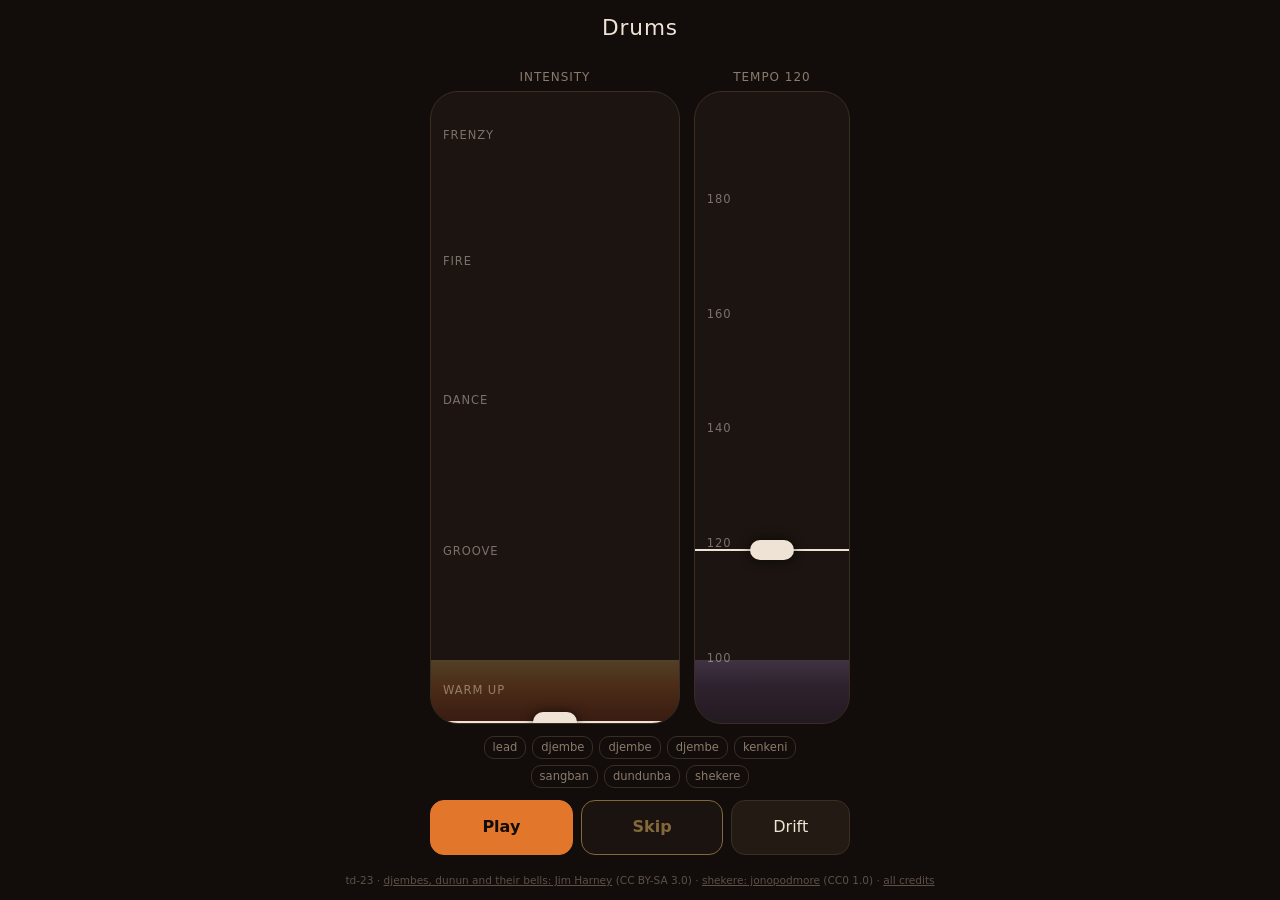
==== index.html @ 65d1b8e4 "First public version Co-Authored-By: Claude Opus 5.5 <noreply@anthropic.com>" ====
<!doctype html>
<html lang="en">
<head>
  <meta charset="utf-8">
  <meta name="viewport" content="width=device-width, initial-scale=1, viewport-fit=cover, user-scalable=no">
  <meta http-equiv="Content-Security-Policy" content="default-src 'none'; script-src 'self'; style-src 'self'; img-src 'self'; media-src 'self'; connect-src 'self'; worker-src 'self'; manifest-src 'self'; base-uri 'none'; form-action 'none'">
  <meta name="robots" content="noindex, nofollow">
  <meta name="theme-color" content="#120d0a">
  <meta name="description" content="An endless Malinke-style drum ensemble for dancing">
  <title>Drums</title>
  <link rel="manifest" href="manifest.webmanifest">
  <link rel="icon" href="icon.svg" type="image/svg+xml">
  <link rel="apple-touch-icon" href="icon-192.png">
  <link rel="stylesheet" href="style.css">
</head>
<body>
  <header>
    <div id="rhythm">Drums</div>
    <div id="meta">&nbsp;</div>
  </header>

  <main>
    <div id="sliders">
      <div class="col">
        <div class="cap">intensity</div>
        <div id="slider" class="slider" role="slider" aria-label="Intensity" aria-valuemin="0" aria-valuemax="100" tabindex="0">
          <div id="energy" class="fill"></div>
          <div id="center" class="center"></div>
          <div id="target" class="knob"><span></span></div>
          <div class="mark at92">frenzy</div>
          <div class="mark at72">fire</div>
          <div class="mark at50">dance</div>
          <div class="mark at26">groove</div>
          <div class="mark at4">warm up</div>
        </div>
      </div>
      <div class="col narrow">
        <div class="cap" id="tempoCap">tempo</div>
        <div id="tempo" class="slider" role="slider" aria-label="Tempo" aria-valuemin="90" aria-valuemax="200" tabindex="0">
          <div id="tempoNow" class="fill cool"></div>
          <div id="tempoCenter" class="center"></div>
          <div id="tempoKnob" class="knob"><span></span></div>
          <div class="mark at81_8">180</div>
          <div class="mark at63_6">160</div>
          <div class="mark at45_5">140</div>
          <div class="mark at27_3">120</div>
          <div class="mark at9_1">100</div>
        </div>
      </div>
    </div>
    <div id="players">
      <span data-p="LEAD">lead</span>
      <span data-p="DJ1">djembe</span><span data-p="DJ2">djembe</span><span data-p="DJ3">djembe</span>
      <span data-p="KK">kenkeni</span><span data-p="SB">sangban</span><span data-p="DB">dundunba</span>
      <span data-p="SH">shekere</span>
    </div>
  </main>

  <footer>
    <div class="row">
      <button id="play" class="big">Play</button>
      <button id="break" class="big brk" disabled>Skip</button>
      <button id="auto" class="toggle" aria-pressed="false">Drift</button>
    </div>
  </footer>
  <div id="status"></div>
  <div id="credits"></div>
  <audio id="out" playsinline></audio>
  <script type="module" src="app.js"></script>
</body>
</html>
---- style.css ----
:root {
  --bg: #120d0a;
  --fg: #efe3d6;
  --dim: #8a7a6c;
  --line: #3a2d24;
  --fire: #e2772c;
  --ember: #8e2f17;
  --gold: #f4c46a;
}
* {
  box-sizing: border-box;
  -webkit-tap-highlight-color: transparent;
}
html,
body {
  margin: 0;
  height: 100%;
  background: var(--bg);
  color: var(--fg);
  font:
    16px/1.3 system-ui,
    -apple-system,
    "Segoe UI",
    Roboto,
    sans-serif;
  overscroll-behavior: none;
}
body {
  display: flex;
  flex-direction: column;
  height: 100dvh;
  padding: env(safe-area-inset-top) 16px calc(env(safe-area-inset-bottom) + 12px);
  user-select: none;
}
header {
  text-align: center;
  padding: 14px 0 8px;
}
#rhythm {
  font-size: 1.35rem;
  letter-spacing: 0.04em;
}
#meta {
  color: var(--dim);
  font-size: 0.85rem;
  margin-top: 2px;
  min-height: 1.1em;
}
main {
  flex: 1;
  display: flex;
  flex-direction: column;
  align-items: center;
  gap: 12px;
  min-height: 0;
}
#sliders {
  flex: 1;
  display: flex;
  gap: 14px;
  width: min(92vw, 420px);
  min-height: 0;
}
.col {
  flex: 1.6;
  display: flex;
  flex-direction: column;
  min-height: 0;
}
.col.narrow {
  flex: 1;
}
.cap {
  text-align: center;
  color: var(--dim);
  font-size: 0.75rem;
  letter-spacing: 0.08em;
  text-transform: uppercase;
  padding-bottom: 6px;
}
.slider {
  position: relative;
  flex: 1;
  border-radius: 28px;
  overflow: hidden;
  background: #1b1410;
  border: 1px solid var(--line);
  touch-action: none;
  cursor: pointer;
  outline: none;
}
.fill {
  position: absolute;
  left: 0;
  right: 0;
  bottom: 0;
  height: 10%;
  background:
    linear-gradient(
      to top,
      var(--ember),
      var(--fire) 60%,
      var(--gold));
  opacity: 0.85;
  transition: height 0.6s ease-out;
}
.fill.cool {
  background:
    linear-gradient(
      to top,
      #3b2a52,
      #6b4b8a 60%,
      #b391d6);
}
.slider.idle .fill {
  opacity: 0.25;
}
.knob {
  position: absolute;
  left: 0;
  right: 0;
  bottom: 35%;
  height: 0;
  border-top: 2px solid var(--fg);
}
.knob span {
  position: absolute;
  left: 50%;
  top: -11px;
  width: 44px;
  height: 20px;
  margin-left: -22px;
  border-radius: 10px;
  background: var(--fg);
  box-shadow: 0 0 12px rgba(0, 0, 0, 0.6);
}
.mark {
  position: absolute;
  left: 12px;
  font-size: 0.72rem;
  color: rgba(239, 227, 214, 0.45);
  letter-spacing: 0.08em;
  text-transform: uppercase;
  pointer-events: none;
}
#players {
  display: flex;
  flex-wrap: wrap;
  justify-content: center;
  gap: 6px;
  max-width: 360px;
}
#players span {
  font-size: 0.72rem;
  padding: 3px 8px;
  border-radius: 10px;
  border: 1px solid var(--line);
  color: var(--dim);
  transition: all 0.4s;
}
#players span.on {
  color: var(--bg);
  background: var(--fire);
  border-color: var(--fire);
}
footer {
  display: flex;
  flex-direction: column;
  gap: 8px;
  padding-top: 12px;
  align-items: center;
}
footer .row {
  display: flex;
  gap: 8px;
  justify-content: center;
  width: min(92vw, 420px);
}
footer .row button {
  flex: 1;
}
button.big.brk {
  background: #241a14;
  color: var(--gold);
  border-color: var(--gold);
}
button.big.brk.armed {
  background: var(--gold);
  color: var(--bg);
}
button {
  font: inherit;
  color: var(--fg);
  background: #241a14;
  border: 1px solid var(--line);
  border-radius: 14px;
  padding: 12px 10px;
  min-width: 72px;
}
button.big {
  padding: 16px 10px;
  min-width: 96px;
  background: var(--fire);
  color: var(--bg);
  border-color: var(--fire);
  font-weight: 600;
}
button.big.stop {
  background: #241a14;
  color: var(--fg);
  border-color: var(--fire);
}
button.toggle[aria-pressed=true] {
  border-color: var(--gold);
  color: var(--gold);
}
footer .row button.toggle {
  flex: 0.8;
}
button:disabled {
  opacity: 0.5;
}
#status {
  text-align: center;
  color: var(--dim);
  font-size: 0.8rem;
  min-height: 1.2em;
  padding-top: 6px;
}
#credits {
  text-align: center;
  color: #5d5047;
  font-size: 0.66rem;
  padding-top: 4px;
}
#credits a {
  color: inherit;
}
.center {
  position: absolute;
  left: 0;
  right: 0;
  height: 0;
  border-top: 2px dotted rgba(239, 227, 214, 0.55);
  display: none;
  pointer-events: none;
}
.slider.drifting .center {
  display: block;
}
.slider.drifting .knob {
  transition: bottom 1.5s linear;
}
body.playing #meta {
  cursor: pointer;
}
.mark.at92 {
  bottom: 92%;
}
.mark.at72 {
  bottom: 72%;
}
.mark.at50 {
  bottom: 50%;
}
.mark.at26 {
  bottom: 26%;
}
.mark.at4 {
  bottom: 4%;
}
.mark.at81_8 {
  bottom: 81.8%;
}
.mark.at63_6 {
  bottom: 63.6%;
}
.mark.at45_5 {
  bottom: 45.5%;
}
.mark.at27_3 {
  bottom: 27.3%;
}
.mark.at9_1 {
  bottom: 9.1%;
}
body.doc {
  display: block;
  height: auto;
  max-width: 42rem;
  margin: 0 auto;
  padding: 1.2rem 1.2rem 3rem;
  user-select: text;
  overflow: auto;
}
body.doc h1 {
  font-size: 1.5rem;
  font-weight: 500;
  margin: 0.4rem 0 1rem;
}
body.doc h2 {
  font-size: 1.05rem;
  font-weight: 600;
  margin: 1.6rem 0 0.4rem;
  color: var(--gold);
}
body.doc p,
body.doc li {
  color: var(--fg);
  line-height: 1.5;
}
body.doc ul {
  padding-left: 1.2rem;
}
body.doc a {
  color: var(--gold);
}
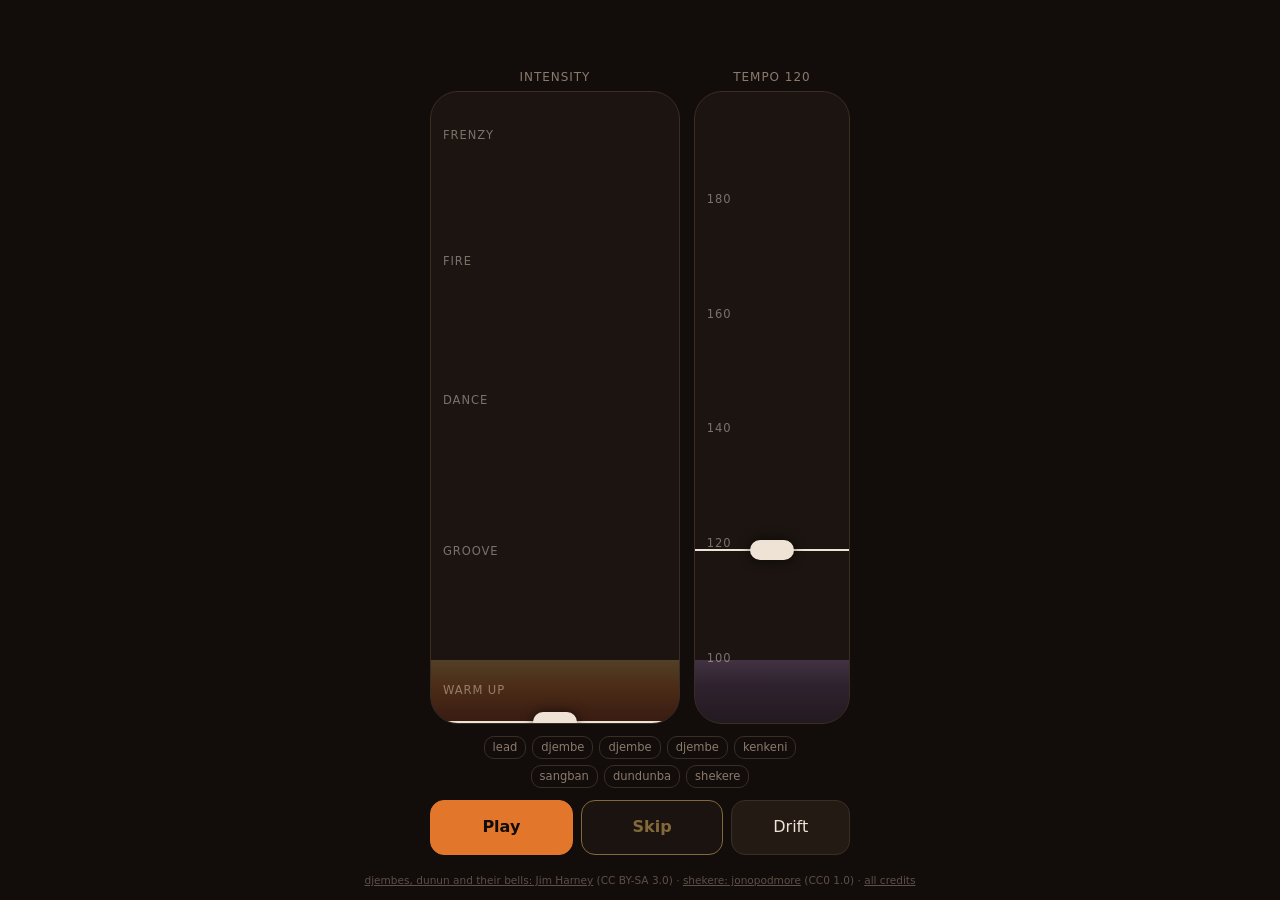
==== commit dd991587: "No title over the page before a rhythm plays Co-Authored-By: Claude Opus 5.5 <noreply@anthropic.com>" ====
--- a/index.html
+++ b/index.html
@@ -15,7 +15,7 @@
 </head>
 <body>
   <header>
-    <div id="rhythm">Drums</div>
+    <div id="rhythm">&nbsp;</div>
     <div id="meta">&nbsp;</div>
   </header>
 
